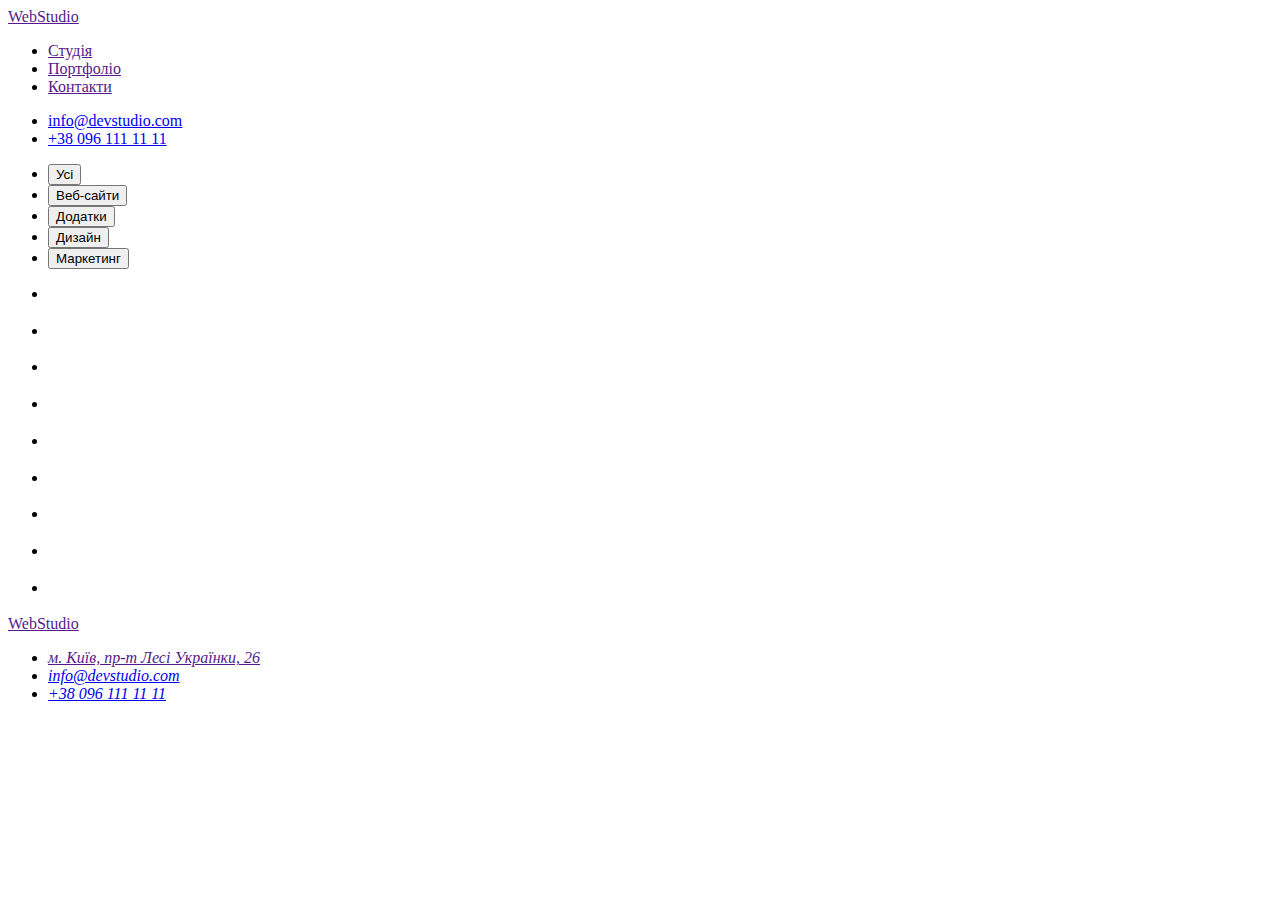
==== portfolio.html @ 9931f2bf "asd" ====
<!DOCTYPE html>
<html lang="en">
<head>
    <meta charset="UTF-8">
    <meta name="viewport" content="width=device-width, initial-scale=1.0">
    <title>Document</title>
</head>
<body>
  <!-- шапка -->
  <header>
    <a href="">WebStudio</a>
    <nav>
        <ul>
            <li><a href="">Студія</a></li>
            <li><a href="">Портфоліо</a></li>
            <li><a href="">Контакти</a></li>
        </ul>
    </nav>
    <ul>
        <li><a href="mailto:info@devstudio.com">info@devstudio.com</a></li>
        <li><a href="tel:+38 096 111 11 11">+38 096 111 11 11</a></li>
    </ul>
</header>
<main>
<section>
<ul>
    <li><button>Усі</button></li>
    <li><button>Веб-сайти</button></li>
    <li><button>Додатки</button></li>
    <li><button>Дизайн</button></li>
    <li><button>Маркетинг</button></li>
</ul>
<ul>
    <li>
        <img src="" alt="">
        <h3></h3>
        <p></p>
    </li>
    <li>
        <img src="" alt="">
        <h3></h3>
        <p></p>
    </li>
    <li>
        <img src="" alt="">
        <h3></h3>
        <p></p>
    </li>
    <li>
        <img src="" alt="">
        <h3></h3>
        <p></p>
    </li>
    <li>
        <img src="" alt="">
        <h3></h3>
        <p></p>
    </li>
    <li>
        <img src="" alt="">
        <h3></h3>
        <p></p>
    </li>
    <li>
        <img src="" alt="">
        <h3></h3>
        <p></p>
    </li>
    <li>
        <img src="" alt="">
        <h3></h3>
        <p></p>
    </li>
    <li>
        <img src="" alt="">
        <h3></h3>
        <p></p>
    </li>
</ul>
</section>
</main>
<footer>
    <a href="">WebStudio</a>
    <address>
        <ul>
            <li><a href="">м. Київ, пр-т Лесі Українки, 26</a></li>
            <li><a href="mailto:info@devstudio.com">info@devstudio.com</a></li>
            <li><a href="tel:+38 096 111 11 11">+38 096 111 11 11</a></li>
        </ul>
    </address>
</footer>  
</body>
</html>
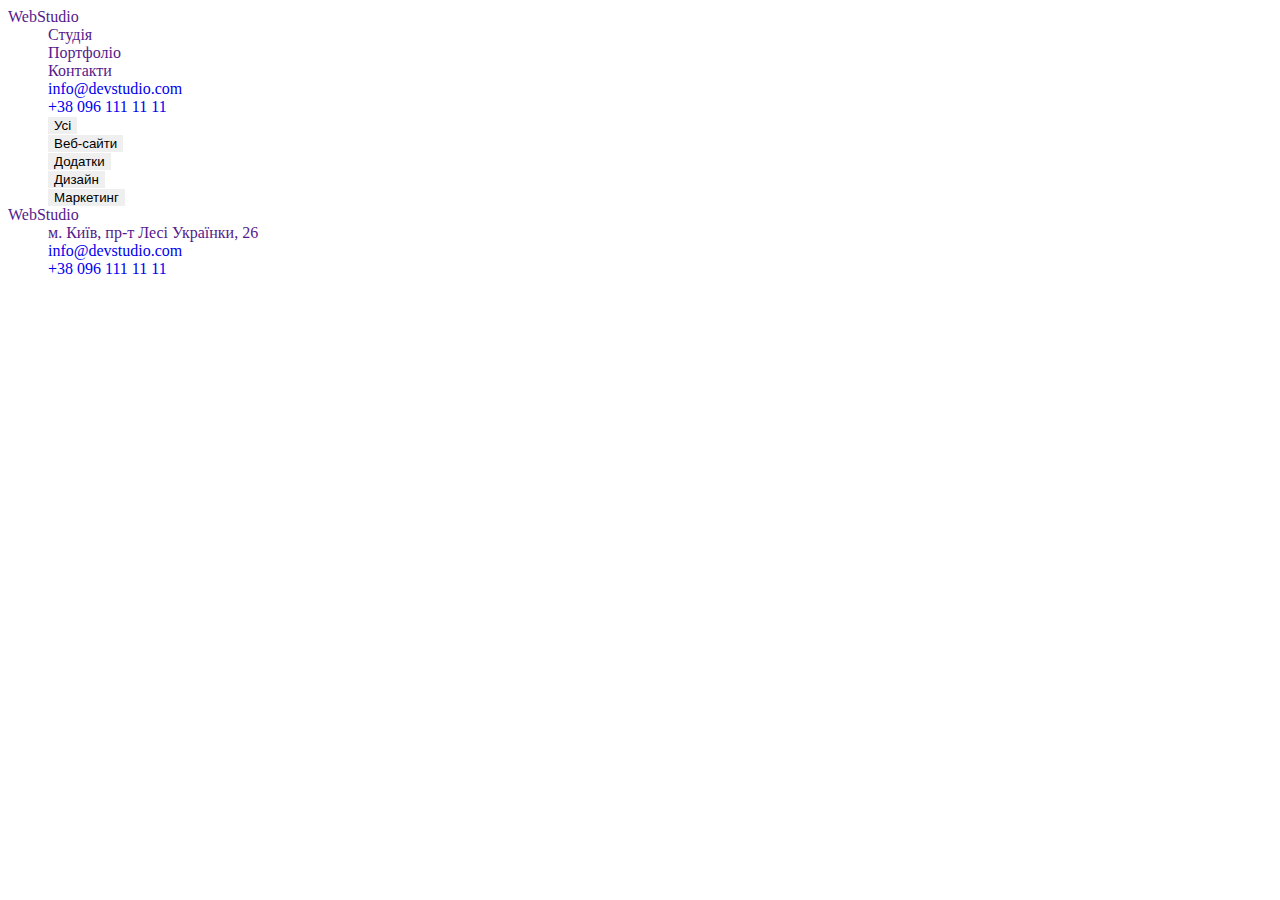
==== commit 24275fbe: "name" ====
--- a/portfolio.html
+++ b/portfolio.html
@@ -4,6 +4,9 @@
     <meta charset="UTF-8">
     <meta name="viewport" content="width=device-width, initial-scale=1.0">
     <title>Document</title>
+    <link rel="stylesheet" href=" https://cdnjs.cloudflare.com/ajax/libs/modern-normalize/2.0.0/modern-normalize.min.css " integrity="sha512-4xo8blKMVCiXpTaLzQSLSw3KFOVPWhm/TRtuPVc4WG6kUgjH6J03IBuG7JZPkcWMxJ5huwaBpOpnwYElP/m6wg ==" crossorigin="anonymous" referrerpolicy="no-referrer" />
+    <link rel="stylesheet" href="./css/reset.css">
+    <link rel="stylesheet" href="./css/style.css">
 </head>
 <body>
   <!-- шапка -->
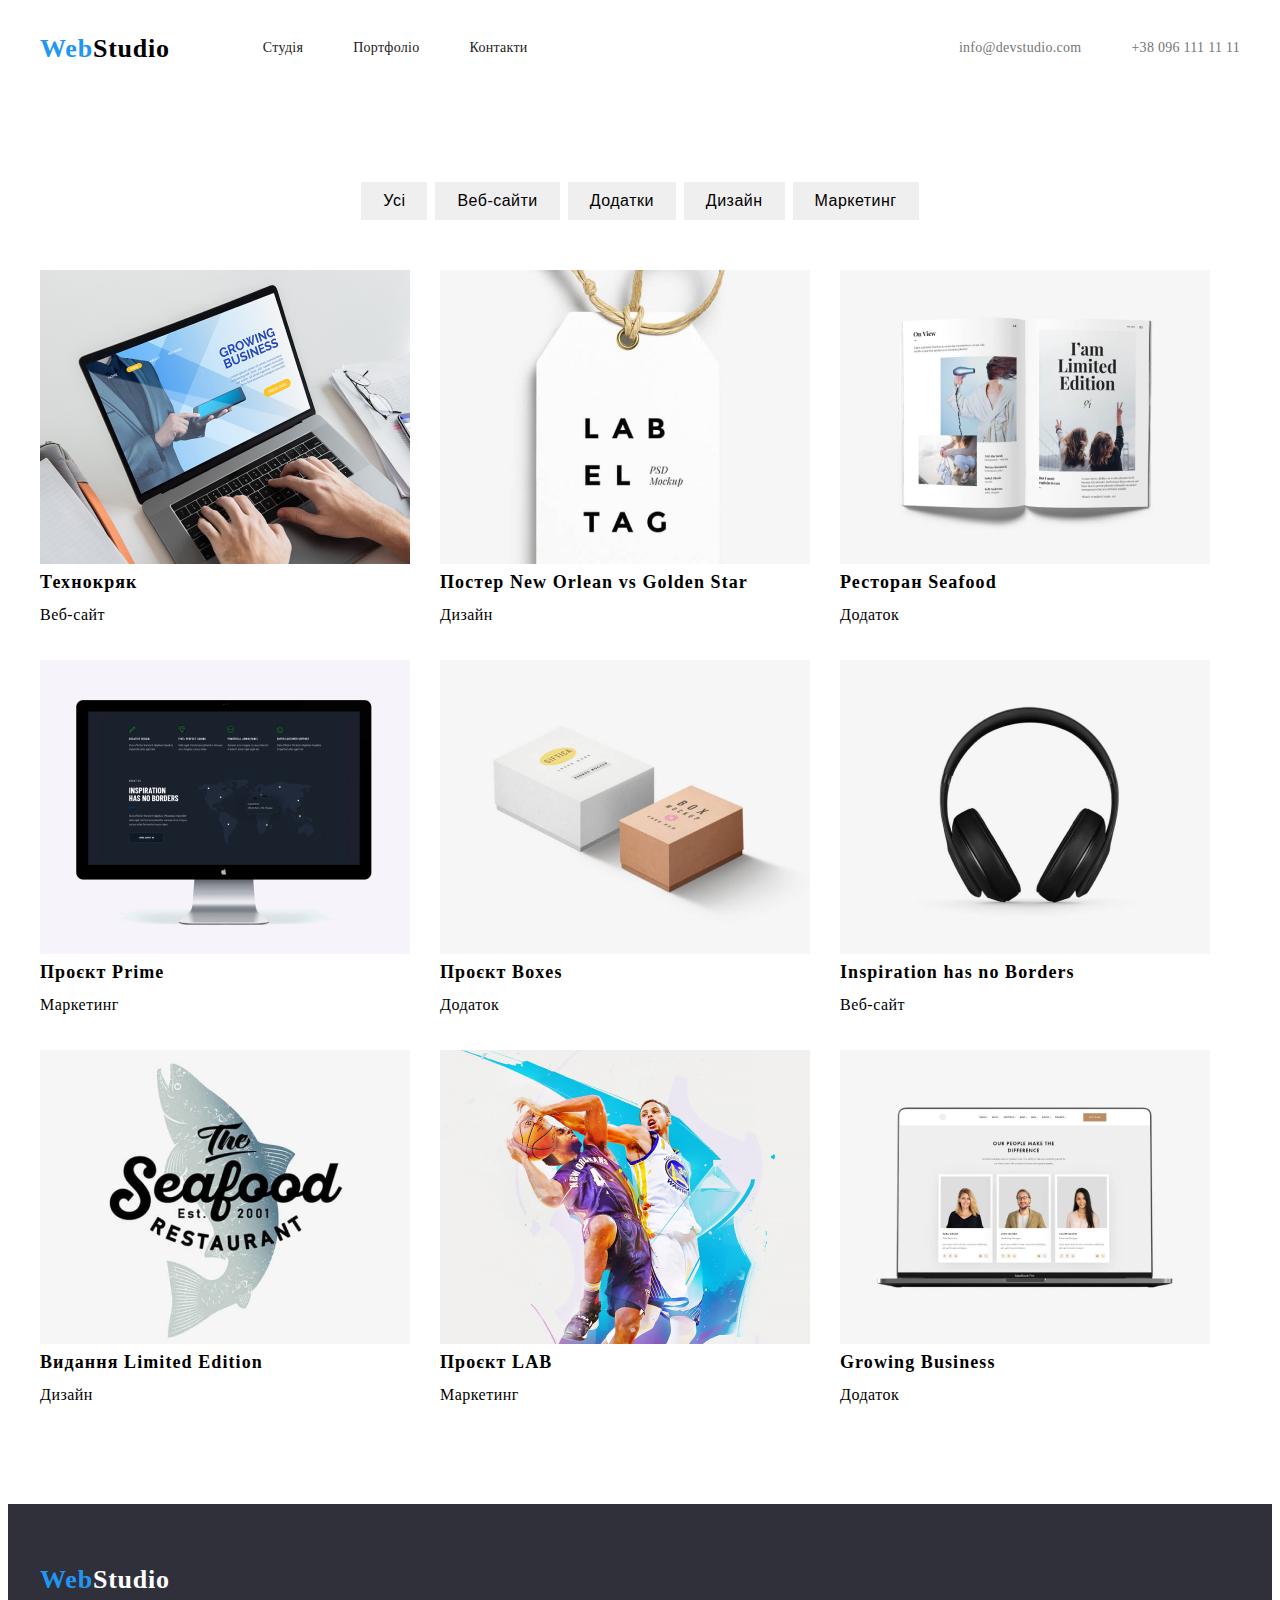
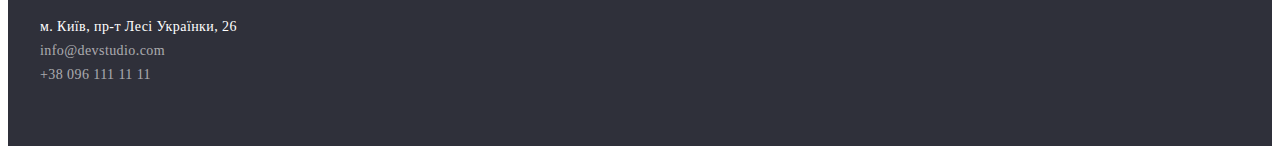
==== commit 4e1f5780: "flex" ====
--- a/portfolio.html
+++ b/portfolio.html
@@ -10,87 +10,95 @@
 </head>
 <body>
   <!-- шапка -->
-  <header>
-    <a href="">WebStudio</a>
-    <nav>
-        <ul>
-            <li><a href="">Студія</a></li>
-            <li><a href="">Портфоліо</a></li>
-            <li><a href="">Контакти</a></li>
+  <header class="header">
+    <div class="container">
+   <div class="header-content-wrap"> 
+    <a class="logo" href="index.html">Web<span class="header-logo">Studio</span></a>
+    <nav class="nav">
+        <ul class="nav-list">
+            <li class="nav-list-item"><a class="nav-list-link" href="index.html">Студія</a></li>
+            <li class="nav-list-item"><a class="nav-list-link" href="./portfolio.html">Портфоліо</a></li>
+            <li class="nav-list-item"><a class="nav-list-link" href="">Контакти</a></li>
         </ul>
     </nav>
-    <ul>
-        <li><a href="mailto:info@devstudio.com">info@devstudio.com</a></li>
-        <li><a href="tel:+38 096 111 11 11">+38 096 111 11 11</a></li>
+    <ul class="contacts-list">
+        <li class="contacts-list-item"><a class="contacts-list-link" href="mailto:info@devstudio.com">info@devstudio.com</a></li>
+        <li class="contacts-list-item"><a class="contacts-list-link" href="tel:+38 096 111 11 11">+38 096 111 11 11</a></li>
     </ul>
+</div>
+</div>
 </header>
 <main>
-<section>
-<ul>
-    <li><button>Усі</button></li>
-    <li><button>Веб-сайти</button></li>
-    <li><button>Додатки</button></li>
-    <li><button>Дизайн</button></li>
-    <li><button>Маркетинг</button></li>
+<section class="portfolio-section">
+    <div class="container">
+<ul class="filters-list">
+    <li class="filters-list-item"><button class="filters-list-btn">Усі</button></li>
+    <li class="filters-list-item"><button class="filters-list-btn">Веб-сайти</button></li>
+    <li class="filters-list-item"><button class="filters-list-btn">Додатки</button></li>
+    <li class="filters-list-item"><button class="filters-list-btn">Дизайн</button></li>
+    <li class="filters-list-item"><button class="filters-list-btn">Маркетинг</button></li>
 </ul>
-<ul>
-    <li>
-        <img src="" alt="">
-        <h3></h3>
-        <p></p>
+<ul class="portfolio-list">
+    <li class="portfolio-list-item">
+        <img class="portfolio-list-img" src="./images/img (3).png" alt="">
+        <h3 class="portfolio-list-title">Технокряк</h3>
+        <p class="portfolio-list-text">Веб-сайт</p>
     </li>
-    <li>
-        <img src="" alt="">
-        <h3></h3>
-        <p></p>
+    <li class="portfolio-list-item">
+        <img class="portfolio-list-img" src="./images/img (4).png" alt="">
+        <h3 class="portfolio-list-title">Постер New Orlean vs Golden Star</h3>
+        <p class="portfolio-list-text">Дизайн</p>
     </li>
-    <li>
-        <img src="" alt="">
-        <h3></h3>
-        <p></p>
+    <li class="portfolio-list-item">
+        <img class="portfolio-list-img" src="./images/img (5).png" alt="">
+        <h3 class="portfolio-list-title">Ресторан Seafood</h3>
+        <p class="portfolio-list-text">Додаток</p>
     </li>
-    <li>
-        <img src="" alt="">
-        <h3></h3>
-        <p></p>
+    <li class="portfolio-list-item">
+        <img class="portfolio-list-img" src="./images/img (6).png" alt="">
+        <h3 class="portfolio-list-title">Проєкт Prime</h3>
+        <p class="portfolio-list-text">Маркетинг</p>
     </li>
-    <li>
-        <img src="" alt="">
-        <h3></h3>
-        <p></p>
+    <li class="portfolio-list-item">
+        <img class="portfolio-list-img" src="./images/img (7).png" alt="">
+        <h3 class="portfolio-list-title">Проєкт Boxes</h3>
+        <p class="portfolio-list-text">Додаток</p>
     </li>
-    <li>
-        <img src="" alt="">
-        <h3></h3>
-        <p></p>
+    <li class="portfolio-list-item">
+        <img class="portfolio-list-img" src="./images/img (8).png" alt="">
+        <h3 class="portfolio-list-title">Inspiration has no Borders</h3>
+        <p class="portfolio-list-text">Веб-сайт</p>
     </li>
-    <li>
-        <img src="" alt="">
-        <h3></h3>
-        <p></p>
+    <li class="portfolio-list-item">
+        <img class="portfolio-list-img" src="./images/img (9).png" alt="">
+        <h3 class="portfolio-list-title">Видання Limited Edition</h3>
+        <p class="portfolio-list-text">Дизайн</p>
     </li>
-    <li>
-        <img src="" alt="">
-        <h3></h3>
-        <p></p>
+    <li class="portfolio-list-item">
+        <img class="portfolio-list-img" src="./images/img (10).png" alt="">
+        <h3 class="portfolio-list-title">Проєкт LAB</h3>
+        <p class="portfolio-list-text">Маркетинг</p>
     </li>
-    <li>
-        <img src="" alt="">
-        <h3></h3>
-        <p></p>
-    </li>
+    <li class="portfolio-list-item">
+        <img class="portfolio-list-img" src="./images/img (11).png" alt="">
+        <h3 class="portfolio-list-title">Growing Business</h3>
+        <p class="portfolio-list-text">Додаток</p>
+    </li class="portfolio-list-item">
 </ul>
+</div>
 </section>
 </main>
-<footer>
-    <a href="">WebStudio</a>
-    <address>
-        <ul>
-            <li><a href="">м. Київ, пр-т Лесі Українки, 26</a></li>
-            <li><a href="mailto:info@devstudio.com">info@devstudio.com</a></li>
-            <li><a href="tel:+38 096 111 11 11">+38 096 111 11 11</a></li>
+<footer class="footer">
+    <div class="container">
+    <a class="logo" href="">Web<span class="footer-logo">Studio</span></a>
+    <address class="address">
+        <ul class="footer-list">
+            <li class="footer-list-item"><a class="footer-list-link location-link" href="">м. Київ, пр-т Лесі Українки, 26</a></li>
+            <li class="footer-list-item"><a class="footer-list-link" href="mailto:info@devstudio.com">info@devstudio.com</a></li>
+            <li class="footer-list-item"><a class="footer-list-link" href="tel:+38 096 111 11 11">+38 096 111 11 11</a></li>
         </ul>
     </address>
+</div>
 </footer>  
 </body>
 </html>--- a/css/style.css
+++ b/css/style.css
@@ -0,0 +1,235 @@
+.container{
+width: 1200px;
+padding: 0 15px;
+margin: 0 auto;
+}
+body{
+    font-family: Roboto;
+    font-size: 14px;
+}
+:root{
+    --main-color-text: #212121;
+    --second-color-text: #757575;
+    --accent-color:#2196F3;
+    --header-logo-color:#000000;
+    --main-white-color:#FFFFFF;
+    --adres-contact-link:#FFFFFF99;
+    --team-bgcolor:#F5F4FA;
+    --footer-bgcolor:#2F303A;
+
+
+}
+.logo{
+    font-family: Raleway;
+font-size: 26px;
+font-weight: 700;
+line-height: 31px;
+letter-spacing: 0.03em;
+color: var(--accent-color);
+}
+.header-logo{
+    color: var(--header-logo-color);
+}
+.nav-list-link{
+font-weight: 500;
+line-height: 16px;
+letter-spacing: 0.02em;
+color: var(--main-color-text);
+}
+.contacts-list-link{
+font-weight: 500;
+line-height: 16px;
+letter-spacing: 0.02em;
+color: var(--second-color-text);
+
+
+}
+.contacts-list-link:hover,.nav-list-link:hover{
+    color: var(--accent-color);
+}
+.section-hero-title{
+font-size: 44px;
+font-weight: 900;
+line-height: 60px;
+letter-spacing: 0.06em;
+text-align: center;
+color: var(--main-white-color);
+max-width: 696px;
+margin: 0 auto;
+}
+.section-hero{
+    background-color: #2F303A;
+    padding-top: 200px;
+    padding-bottom: 200px;
+}
+.section-features{
+    padding-top: 94px;
+    padding-bottom: 94px;
+}
+.section-work{
+    padding-bottom: 94px;
+}
+.section-team{
+    padding-top: 94px;
+    padding-bottom: 94px;
+    background-color: var(--team-bgcolor);
+}
+.footer{
+    padding-top: 60px;
+    padding-bottom: 60px;
+    background-color: var(--footer-bgcolor);
+}
+.section-hero-btn{
+    width: 216px;
+height: 50px;
+border-radius: 4px;
+background-color:var(--accent-color);
+font-size: 16px;
+font-weight: 700;
+line-height: 1.8;
+letter-spacing: 0.06em;
+text-align: center;
+color: var(--main-white-color);
+display: block;
+margin: auto;
+margin-top: 30px;
+}
+.header-content-wrap{
+    display: flex;
+    gap: 93px;
+    align-items: center;
+}
+.nav-list{
+    display: flex;
+    gap: 50px;
+}
+.contacts-list{
+    display: flex;
+    gap: 50px;
+    margin-left: auto;
+}
+.nav-list-item{
+    padding-top: 32px;
+    padding-bottom: 32px;
+}
+.features-list{
+    display: flex;
+    gap: 30px;
+}
+.features-list-desc{
+    color: var(--second-color-text);
+font-weight: 400;
+line-height: 1.7;
+letter-spacing: 0.03em;
+}
+.features-list-title{
+font-weight: 700;
+line-height: 1.1;
+letter-spacing: 0.03em;
+margin-bottom: 10px;
+}
+.work-list{
+    display: flex;
+    gap: 30px;
+}
+.section-work-title{
+ 
+    margin-bottom: 50px;
+font-size: 36px;
+font-weight: 700;
+line-height: 42px;
+letter-spacing: 0.03em;
+text-align: center;
+}
+.team-list{
+    display: flex;
+    gap: 30px;
+}
+.section-team-title{
+font-size: 36px;
+font-weight: 700;
+line-height: 42px;
+letter-spacing: 0.03em;
+text-align: center;
+margin-bottom: 50px;
+}
+.team-list-kontent-wrap{
+   margin-top: 30px;
+   margin-bottom: 30px;
+}
+.team-list-title{
+    margin-bottom: 10px;
+font-size: 16px;
+font-weight: 500;
+line-height: 19px;
+letter-spacing: 0.03em;
+text-align: center;
+
+}
+.team-list-desc{
+    font-size: 16px;
+    font-weight: 400;
+    line-height: 19px;
+    letter-spacing: 0.03em;
+    text-align: center;
+    color: var(--second-color-text);
+}
+.team-list-item{
+    background-color: var(--main-white-color);
+}
+.footer-logo{
+ color: var(--main-white-color);
+}
+.footer-list-link{
+font-weight: 400;
+line-height: 1.7;
+letter-spacing: 0.03em;
+color: var(--adres-contact-link);
+}
+.address{
+    margin-top: 20px;
+}
+.location-link{
+    color: var(--main-white-color);
+}
+.portfolio-section{
+    padding-top: 94px;
+    padding-bottom: 94px;
+}
+.filters-list-btn{
+font-size: 16px;
+font-weight: 500;
+line-height: 26px;
+letter-spacing: 0.03em;
+text-align: center;
+padding-top: 6px;
+padding-bottom: 6px;
+padding-left: 22px;
+padding-right: 22px;
+}
+.portfolio-list-title{
+    font-family: Roboto;
+    font-size: 18px;
+    font-weight: 700;
+    line-height: 36px;
+    letter-spacing: 0.06em;
+    
+}
+.portfolio-list-text{
+    font-size: 16px;
+    font-weight: 400;
+    line-height: 30px;
+    letter-spacing: 0.03em;
+    
+}
+.filters-list{
+    display: flex;
+    justify-content: center;
+    gap: 8px;
+    margin-bottom: 50px;
+}
+.portfolio-list{
+    display: flex;
+    flex-wrap: wrap;
+    gap: 30px;
+}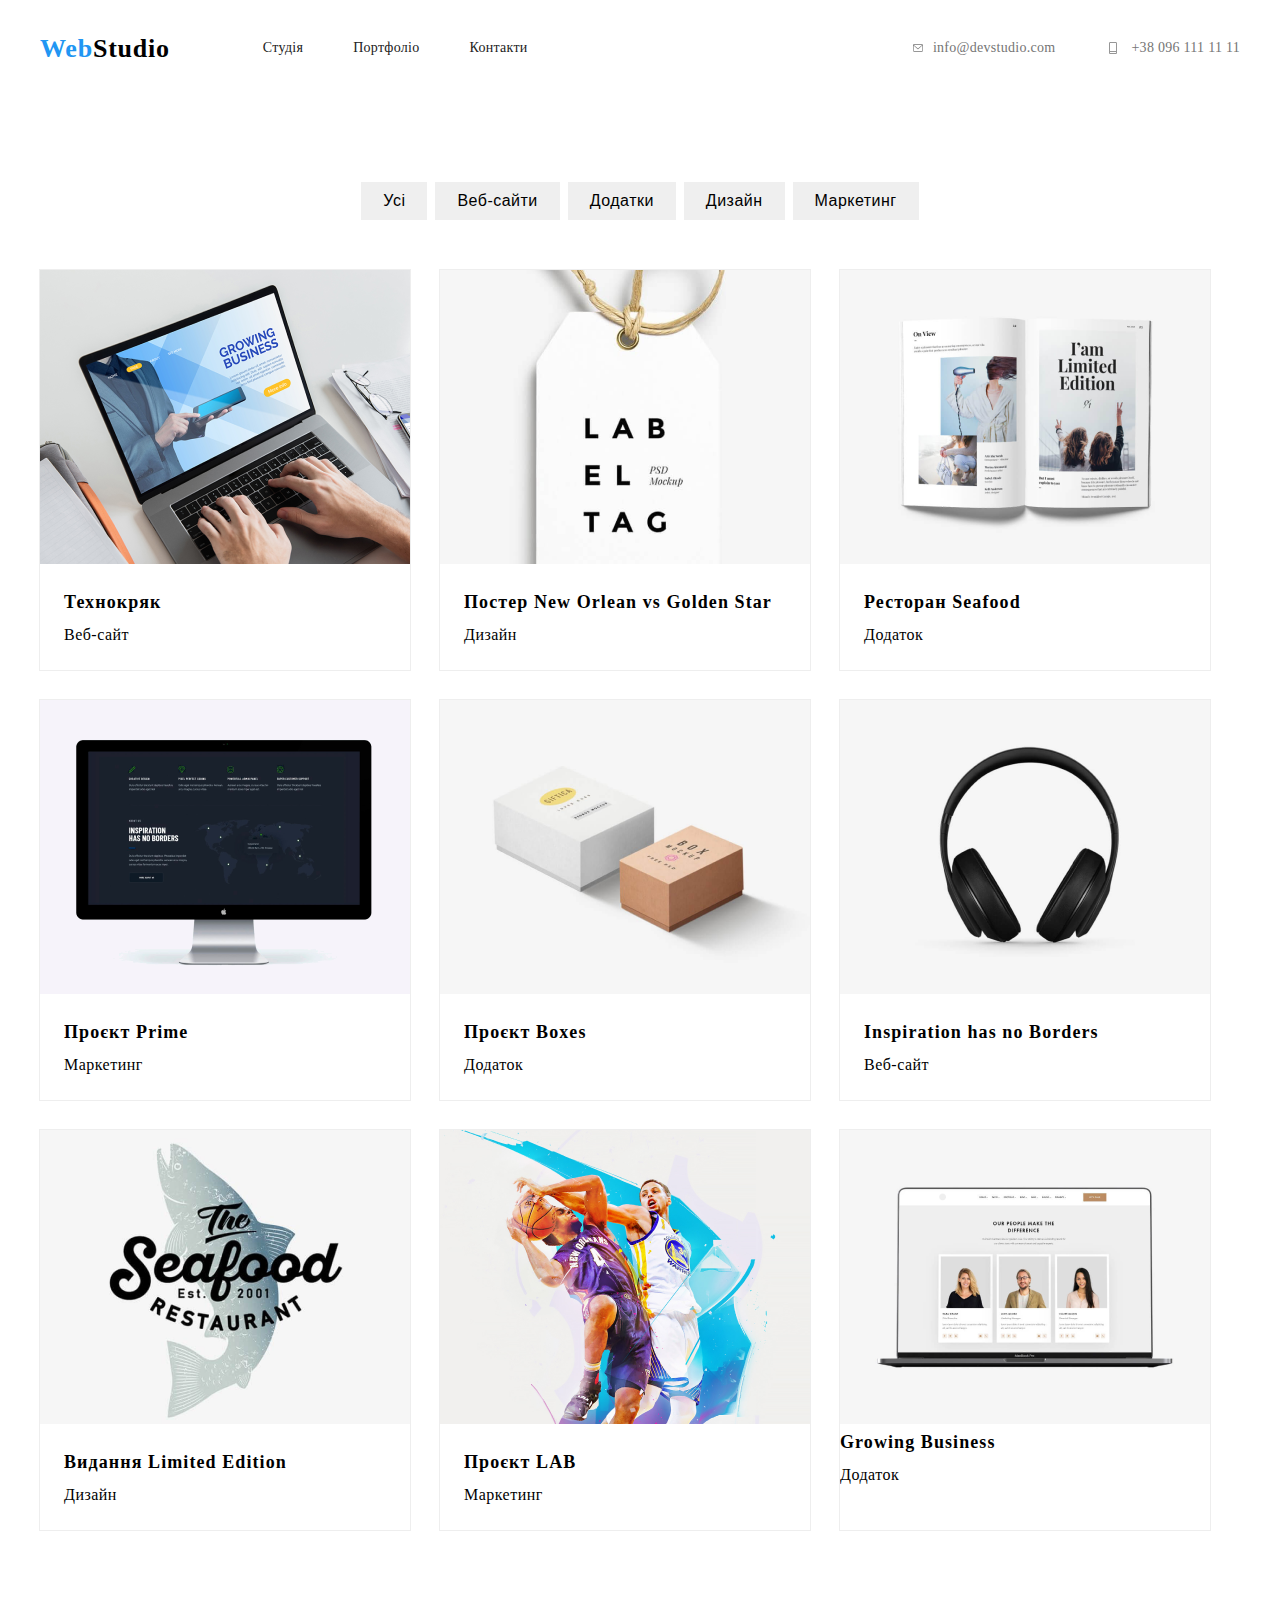
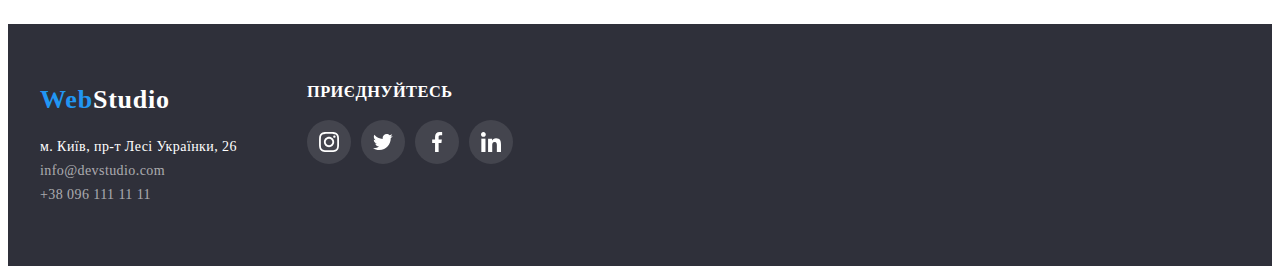
==== commit 739dbe85: "push" ====
--- a/portfolio.html
+++ b/portfolio.html
@@ -13,17 +13,21 @@
   <header class="header">
     <div class="container">
    <div class="header-content-wrap"> 
-    <a class="logo" href="index.html">Web<span class="header-logo">Studio</span></a>
+    <a class="logo" href="">Web<span class="header-logo">Studio</span></a>
     <nav class="nav">
         <ul class="nav-list">
-            <li class="nav-list-item"><a class="nav-list-link" href="index.html">Студія</a></li>
+            <li class="nav-list-item"><a class="nav-list-link" href="">Студія</a></li>
             <li class="nav-list-item"><a class="nav-list-link" href="./portfolio.html">Портфоліо</a></li>
             <li class="nav-list-item"><a class="nav-list-link" href="">Контакти</a></li>
         </ul>
     </nav>
     <ul class="contacts-list">
-        <li class="contacts-list-item"><a class="contacts-list-link" href="mailto:info@devstudio.com">info@devstudio.com</a></li>
-        <li class="contacts-list-item"><a class="contacts-list-link" href="tel:+38 096 111 11 11">+38 096 111 11 11</a></li>
+        <li class="contacts-list-item"><a class="contacts-list-link" href="mailto:info@devstudio.com"> <svg class="contacts-list-icon" width="10" height="16">
+            <use href="./symbol-defs.svg#mail"></use>
+        </svg> info@devstudio.com</a></li>
+        <li class="contacts-list-item"><a class="contacts-list-link" href="tel:+38 096 111 11 11"> <svg class="contacts-list-icon" width="16" height="12">
+            <use href="./symbol-defs.svg#mobile"></use>
+        </svg> +38 096 111 11 11</a></li>
     </ul>
 </div>
 </div>
@@ -41,55 +45,76 @@
 <ul class="portfolio-list">
     <li class="portfolio-list-item">
         <img class="portfolio-list-img" src="./images/img (3).png" alt="">
+        <div class="portfolio-list-wrap">
         <h3 class="portfolio-list-title">Технокряк</h3>
         <p class="portfolio-list-text">Веб-сайт</p>
+        </div>
     </li>
     <li class="portfolio-list-item">
         <img class="portfolio-list-img" src="./images/img (4).png" alt="">
+        <div class="portfolio-list-wrap">
         <h3 class="portfolio-list-title">Постер New Orlean vs Golden Star</h3>
         <p class="portfolio-list-text">Дизайн</p>
-    </li>
+ 
+         </div>   
+        </li>
     <li class="portfolio-list-item">
         <img class="portfolio-list-img" src="./images/img (5).png" alt="">
+        <div class="portfolio-list-wrap">
         <h3 class="portfolio-list-title">Ресторан Seafood</h3>
         <p class="portfolio-list-text">Додаток</p>
-    </li>
+        </div>    
+        </li>
     <li class="portfolio-list-item">
         <img class="portfolio-list-img" src="./images/img (6).png" alt="">
+        <div class="portfolio-list-wrap">
         <h3 class="portfolio-list-title">Проєкт Prime</h3>
         <p class="portfolio-list-text">Маркетинг</p>
+            </div>
     </li>
     <li class="portfolio-list-item">
         <img class="portfolio-list-img" src="./images/img (7).png" alt="">
+        <div class="portfolio-list-wrap">
         <h3 class="portfolio-list-title">Проєкт Boxes</h3>
         <p class="portfolio-list-text">Додаток</p>
-    </li>
+
+</div>    </li>
     <li class="portfolio-list-item">
         <img class="portfolio-list-img" src="./images/img (8).png" alt="">
+        <div class="portfolio-list-wrap">
         <h3 class="portfolio-list-title">Inspiration has no Borders</h3>
         <p class="portfolio-list-text">Веб-сайт</p>
+        </div>
     </li>
     <li class="portfolio-list-item">
         <img class="portfolio-list-img" src="./images/img (9).png" alt="">
+        <div class="portfolio-list-wrap">
         <h3 class="portfolio-list-title">Видання Limited Edition</h3>
         <p class="portfolio-list-text">Дизайн</p>
-    </li>
+        </div>
+        </li>
     <li class="portfolio-list-item">
         <img class="portfolio-list-img" src="./images/img (10).png" alt="">
+        <div class="portfolio-list-wrap">
         <h3 class="portfolio-list-title">Проєкт LAB</h3>
         <p class="portfolio-list-text">Маркетинг</p>
+            </div>
     </li>
     <li class="portfolio-list-item">
         <img class="portfolio-list-img" src="./images/img (11).png" alt="">
+        <div>
         <h3 class="portfolio-list-title">Growing Business</h3>
         <p class="portfolio-list-text">Додаток</p>
-    </li class="portfolio-list-item">
+        </div>
+        </li class="portfolio-list-item">
 </ul>
 </div>
 </section>
 </main>
 <footer class="footer">
     <div class="container">
+        <div class="footer-content-wrap">
+    <div>
     <a class="logo" href="">Web<span class="footer-logo">Studio</span></a>
     <address class="address">
         <ul class="footer-list">
@@ -99,6 +124,42 @@
         </ul>
     </address>
 </div>
-</footer>  
+<div class="social-wrap">
+    <h3 class="footer-social-title">приєднуйтесь</h3>
+    <ul class="footer-social-list">
+        <li class="foter-list-item" >
+            <a class="foter-list-link" href="">
+                <svg class="foter-list-icon" width="20" height="20" >
+                    <use href="./symbol-defs.svg#icon-instagram-2"></use>
+                </svg>
+            </a>
+        </li>
+        <li>
+            <a class="foter-list-link" href="">
+                <svg class="foter-list-icon" width="20" height="20">
+                    <use href="./symbol-defs.svg#twiter"></use>
+                </svg>
+            </a>
+        </li>
+        <li>
+            <a class="foter-list-link" href="">
+                <svg class="foter-list-icon" width="20" height="20">
+                    <use href="./symbol-defs.svg#icon-facebook-1"></use>
+                </svg>
+            </a>
+        </li>
+        <li>
+            <a class="foter-list-link" href="">
+                <svg class="foter-list-icon" width="20" height="20">
+                    <use href="./symbol-defs.svg#icon-linkedin-1"></use>
+                </svg>
+            </a>
+        </li>
+    </ul>
+</div>
+</div>
+</div>
+
+</footer>
 </body>
 </html>--- a/css/style.css
+++ b/css/style.css
@@ -41,6 +41,9 @@
 line-height: 16px;
 letter-spacing: 0.02em;
 color: var(--second-color-text);
+display: flex;
+align-items: center;
+gap: 10px;
 
 
 }
@@ -61,7 +64,7 @@
     background-color: #2F303A;
     padding-top: 200px;
     padding-bottom: 200px;
-}
+    background-image: url("../images/Img\ \(12\).png")}
 .section-features{
     padding-top: 94px;
     padding-bottom: 94px;
@@ -232,4 +235,142 @@
     display: flex;
     flex-wrap: wrap;
     gap: 30px;
-}+}
+.filters-list-btn:hover{
+    background-color:var(--accent-color);
+    color: var(--main-white-color);
+}
+.antena::before{
+    background-image: url("../antena.png");
+    content: "";
+    width:270px;
+    height: 120px;
+    display: inline-block;
+}
+.clock::before{
+    background-image: url("../clock.png");
+    content: "";
+    width:270px;
+    height: 120px;
+    display: inline-block;
+}
+.desk::before{
+    background-image: url("../desk.png");
+    content: "";
+    width:270px;
+    height: 120px;
+    display: inline-block;
+}
+.astro::before{
+    background-image: url("../astro.png");
+    content: "";
+    width:270px;
+    height: 120px;
+    display: inline-block;
+}
+.social-list{
+    display: flex;
+    align-items: center;
+    justify-content: center;
+    gap: 12px;
+    margin-top: 28px;
+}
+.social-list-link{
+    width: 44px;
+    height: 44px;
+    border-radius: 50%;
+    color:rgba(175, 177, 184, 1);
+    display: flex;
+    align-items: center;
+    justify-content: center;
+}
+.social-list-icon{
+    fill: currentColor;
+}
+.social-list-link:hover{
+    background-color: #2196F3;
+    color: #FFFFFF;
+}
+.footer-social-list{
+    display: flex;
+    gap: 10px;
+}
+.contacts-list-icon{
+    fill:currentColor;
+}
+.footer-content-wrap{
+    display: flex;
+    gap: 70px;
+}
+.footer-social-title{
+font-weight: 700;
+line-height: 16px;
+letter-spacing: 0.03em;
+color: rgba(255, 255, 255, 1);
+margin-bottom: 20px;
+text-transform: uppercase;
+}
+
+.foter-list-link:hover{
+    background-color: #2196F3;
+    color: #FFFFFF;
+}
+.foter-list-link{
+    justify-content: center;
+    align-items: center;
+    display: flex;
+    width: 44px;
+    height: 44px;
+    border-radius: 50%;
+    color:rgba(255, 255, 255, 1);
+   background-color: rgba(255, 255, 255, 0.1);
+}
+.foter-list-icon{
+    fill: currentColor;
+}
+.clients-title{
+font-size: 36px;
+font-weight: 700;
+line-height: 42px;
+letter-spacing: 0.03em;
+text-align: center;
+margin-bottom: 50px;
+}
+.clients-list{
+    display: flex;
+    align-items: center;
+    justify-content: center;
+    gap: 30px;
+}
+.clients{
+    padding-top: 94px;
+    padding-bottom: 94px;
+}
+.clients-list-item{
+    width: calc((100% - 150px)/ 6);
+}
+.clients-list-link{
+    height: 92px;
+    border:1px solid rgba(175, 177, 184, 1);
+    border-radius:4px ;
+    display: flex;
+    align-items: center;
+    justify-content: center;
+    color: rgba(175, 177, 184, 1);
+}
+.clients-list-icon{
+    fill: currentColor;
+}
+.clients-list-link:hover{
+    color: #2196F3;
+    border-color: rgba(33, 150, 243, 1);
+}
+ .portfolio-list-item{
+    outline:1px solid rgba(238, 238, 238, 1);
+ }
+ .portfolio-list-wrap{
+    padding-top:20px ;
+    padding-bottom:20px ;
+    padding-left: 24px;
+    padding-right: 24px;
+ }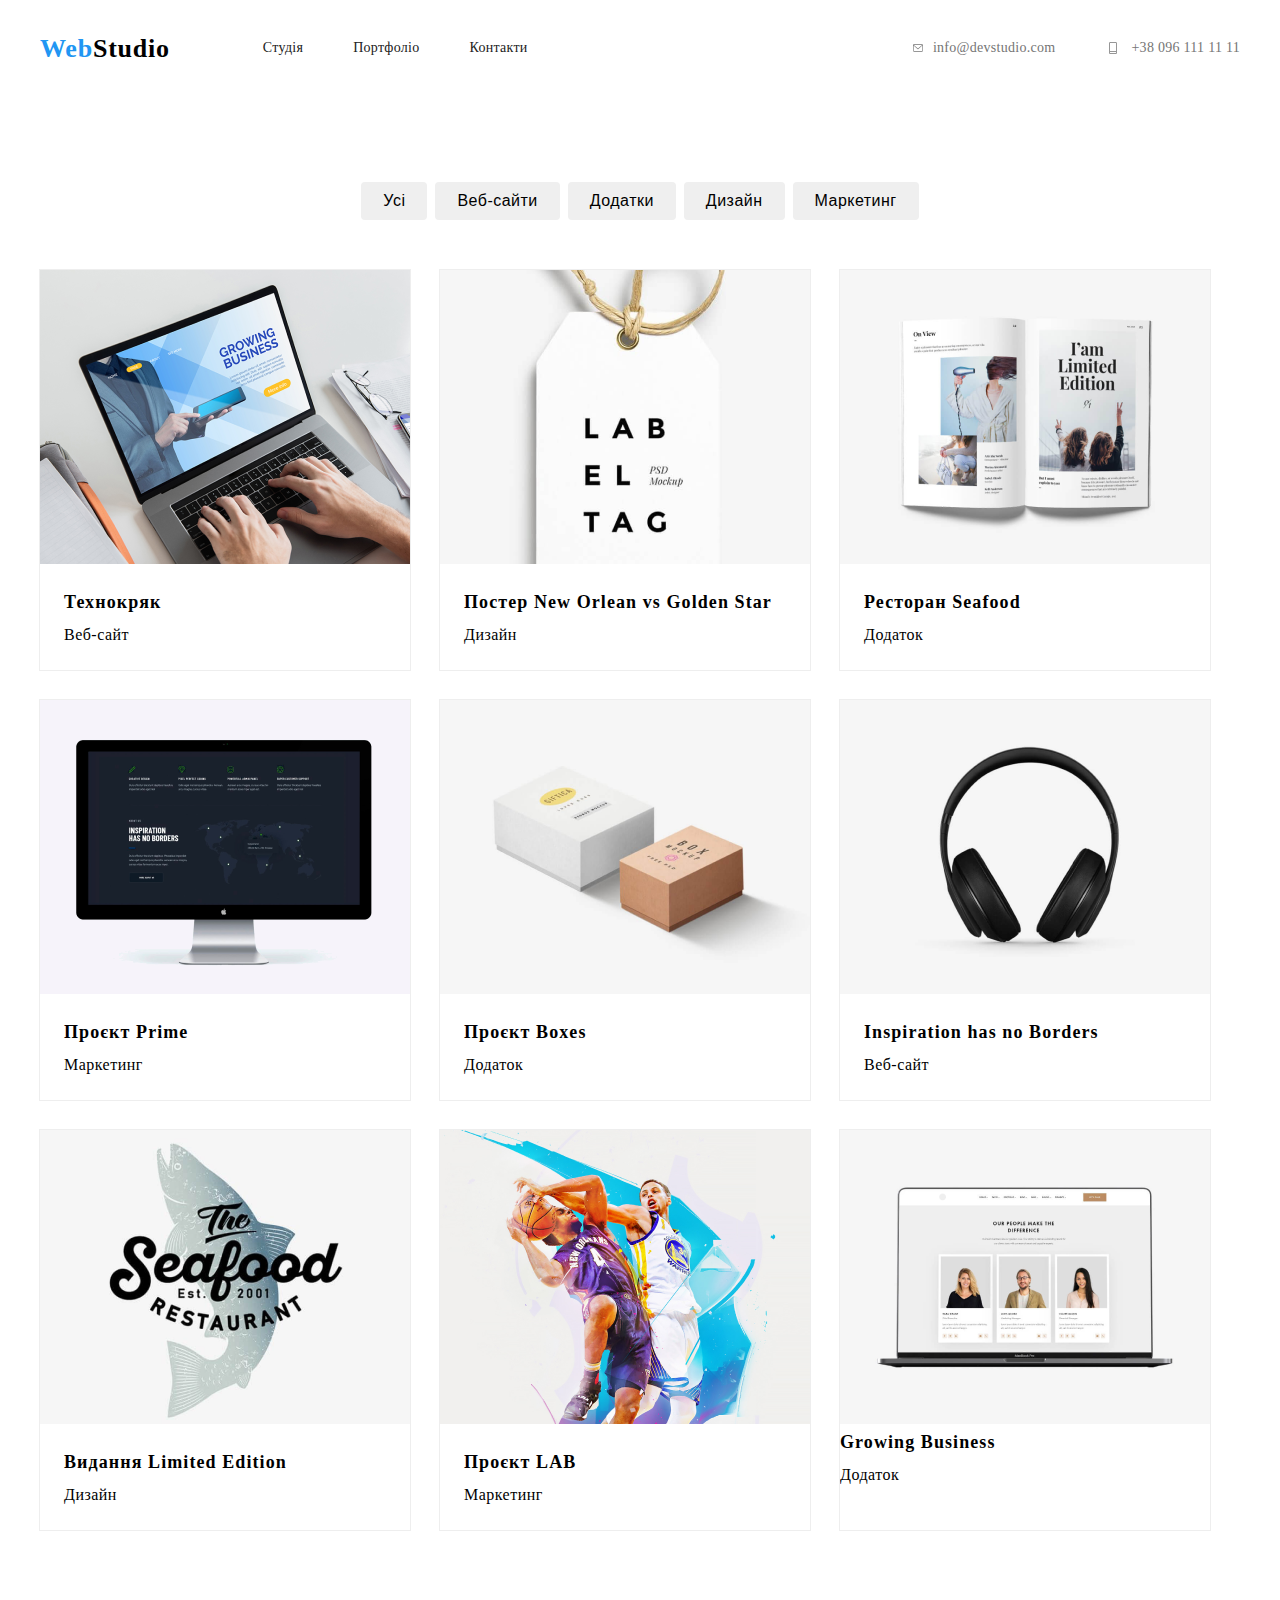
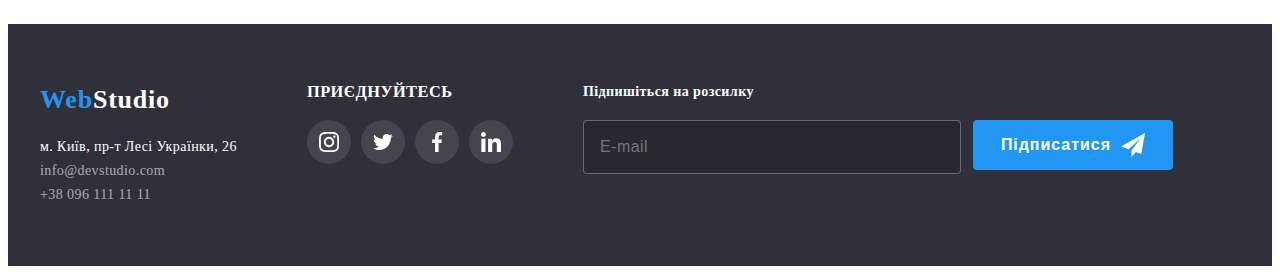
==== commit db239abb: "push" ====
--- a/portfolio.html
+++ b/portfolio.html
@@ -157,6 +157,18 @@
         </li>
     </ul>
 </div>
+<div class="addmail-wrap">
+    <p class="addmail-text">Підпишіться на розсилку</p>
+    <div class="addmail-wrap-two">
+    <form  class="addmail-form" action=""><input class="addmail-input" placeholder="E-mail" type="text">
+    <button class="addmail-btn">
+        Підписатися
+        <svg class="addmail-svg" width="24" height="24">
+            <use href="./symbol-defs.svg#icon-send"></use>
+    </button>
+    </form>
+    </div>
+    </div>
 </div>
 </div>
 
--- a/css/style.css
+++ b/css/style.css
@@ -209,6 +209,7 @@
 padding-bottom: 6px;
 padding-left: 22px;
 padding-right: 22px;
+border-radius: 4px;
 }
 .portfolio-list-title{
     font-family: Roboto;
@@ -373,4 +374,190 @@
     padding-bottom:20px ;
     padding-left: 24px;
     padding-right: 24px;
- }+ }
+ .work-list-text{
+    position: absolute;
+    font-weight: 700;
+    line-height: 16px;
+    letter-spacing: 0.03em;
+color: rgba(255, 255, 255, 1);
+bottom: 0;
+background-color: rgba(47, 48, 58, 0.8);
+align-items: center;
+justify-content: center;
+display: flex;
+height: 70px;
+width: 100%;
+text-transform:uppercase;
+ }
+ .work-list-wrap{
+position: relative;
+ }
+
+ .backdrop{
+    position:fixed;
+    top: 0;
+    left: 0;
+    width: 100%;
+    height: 100%;
+    background-color: rgba(0, 0, 0, 0.5);
+}
+.modal{
+    position: absolute;
+    top: 50%;
+    left: 50%;
+    transform: translate(-50%, -50%);
+    max-width: 528px;
+
+    padding: 40px;
+    background-color: rgba(255, 255, 255, 1);
+}
+
+.backdrop.is-hidden {
+    opacity: 0;
+    pointer-events: none;
+}
+.modal-text{
+font-size: 20px;
+font-weight: 700;
+line-height: 23px;
+letter-spacing: 0.03em;
+text-align: center;
+color: rgba(33, 33, 33, 1);
+}
+.modal-form{
+font-size: 12px;
+font-weight: 400;
+line-height: 14px;
+letter-spacing: 0.01em;
+color: rgba(117, 117, 117, 1);
+}
+.acses{
+    font-size: 14px;
+    font-weight: 400;
+    line-height: 24px;
+    letter-spacing: 0.03em;
+    color: rgba(117, 117, 117, 1);
+    margin-left: 8px;
+   
+}
+.acses-link{
+    color: rgba(33, 150, 243, 1);
+}
+.modal-input-wrap{
+    max-width: 448px;
+}
+.input-name{
+    height: 40px;
+    width: 100%;
+    padding-top: 30px;
+    border-radius: 4px;
+    padding-left: 42px;
+    border: none;
+    border: 1px solid rgba(33, 33, 33, 0.2);
+    
+}
+.input-phone{
+    height: 40px;
+    width: 100%;
+    border-radius: 4px;
+    padding-left: 42px;
+    border: none;
+    border: 1px solid rgba(33, 33, 33, 0.2);
+}
+.input-mail{
+    height: 40px;
+    width: 100%;
+    border-radius: 4px;
+    padding-left: 42px;
+    border: none;
+    border: 1px solid rgba(33, 33, 33, 0.2);
+}
+.textarea-comment{
+    resize: none;
+    height: 120px;
+    width: 100% ;
+    border-radius: 4px;
+    border: none;
+    border: 1px solid rgba(33, 33, 33, 0.2);
+}
+.modal-form-btn{
+    display: block;
+    margin: 0 auto;
+    border-radius:4px ;
+    background-color: rgba(33, 150, 243, 1);
+    width: 200px;
+    height: 50px;
+    color: rgba(255, 255, 255, 1);
+}
+.icons-span{
+position: relative;
+}
+.icons-svg{
+    position: absolute;
+    bottom: 2px;
+    left: 10px;
+}
+.modal-btn{
+    position: absolute;
+    top: 10px;
+    right: 10px;
+    border-radius: 50%;
+    background-color: rgba(255, 255, 255, 1);
+    border: 1px solid rgba(0, 0, 0, 0.1);
+    display: flex;
+    align-items: center;
+    justify-content: center;
+    width: 30px;
+    height: 30px;
+}
+
+.label-wrap{
+    margin-bottom: 10px;
+}
+.addmail-text{
+font-weight: 700;
+line-height: 16px;
+letter-spacing: 0.03em;
+color: rgba(255, 255, 255, 1);
+margin-bottom:20px ;
+}
+.addmail-input{
+border: none;
+    font-size: 16px;
+font-weight: 400;
+line-height: 20px;
+letter-spacing: 0.03em;
+min-width: 358px;
+height: 50px;
+background-color: rgba(0, 0, 0, 0.15);
+border-radius: 4px;
+   border: 1px solid rgba(255, 255, 255, 0.3);
+   padding-left: 16px;
+}
+.addmail-form{
+    gap:12px ;
+    display: flex;
+}
+.addmail-btn{
+    background-color: rgba(33, 150, 243, 1);
+font-size: 16px;
+font-weight: 700;
+line-height: 30px;
+letter-spacing: 0.06em;
+text-align: center;
+color:rgba(255, 255, 255, 1) ;
+width: 200px;
+height: 50px;
+border-radius: 4px;
+display: flex;
+align-items: center;
+justify-content: center;
+gap: 10px;
+}
+.addmai-wrap-two{
+  display: flex;  
+}
+.addmail-svg{
+    fill: #FFFFFF;
+}